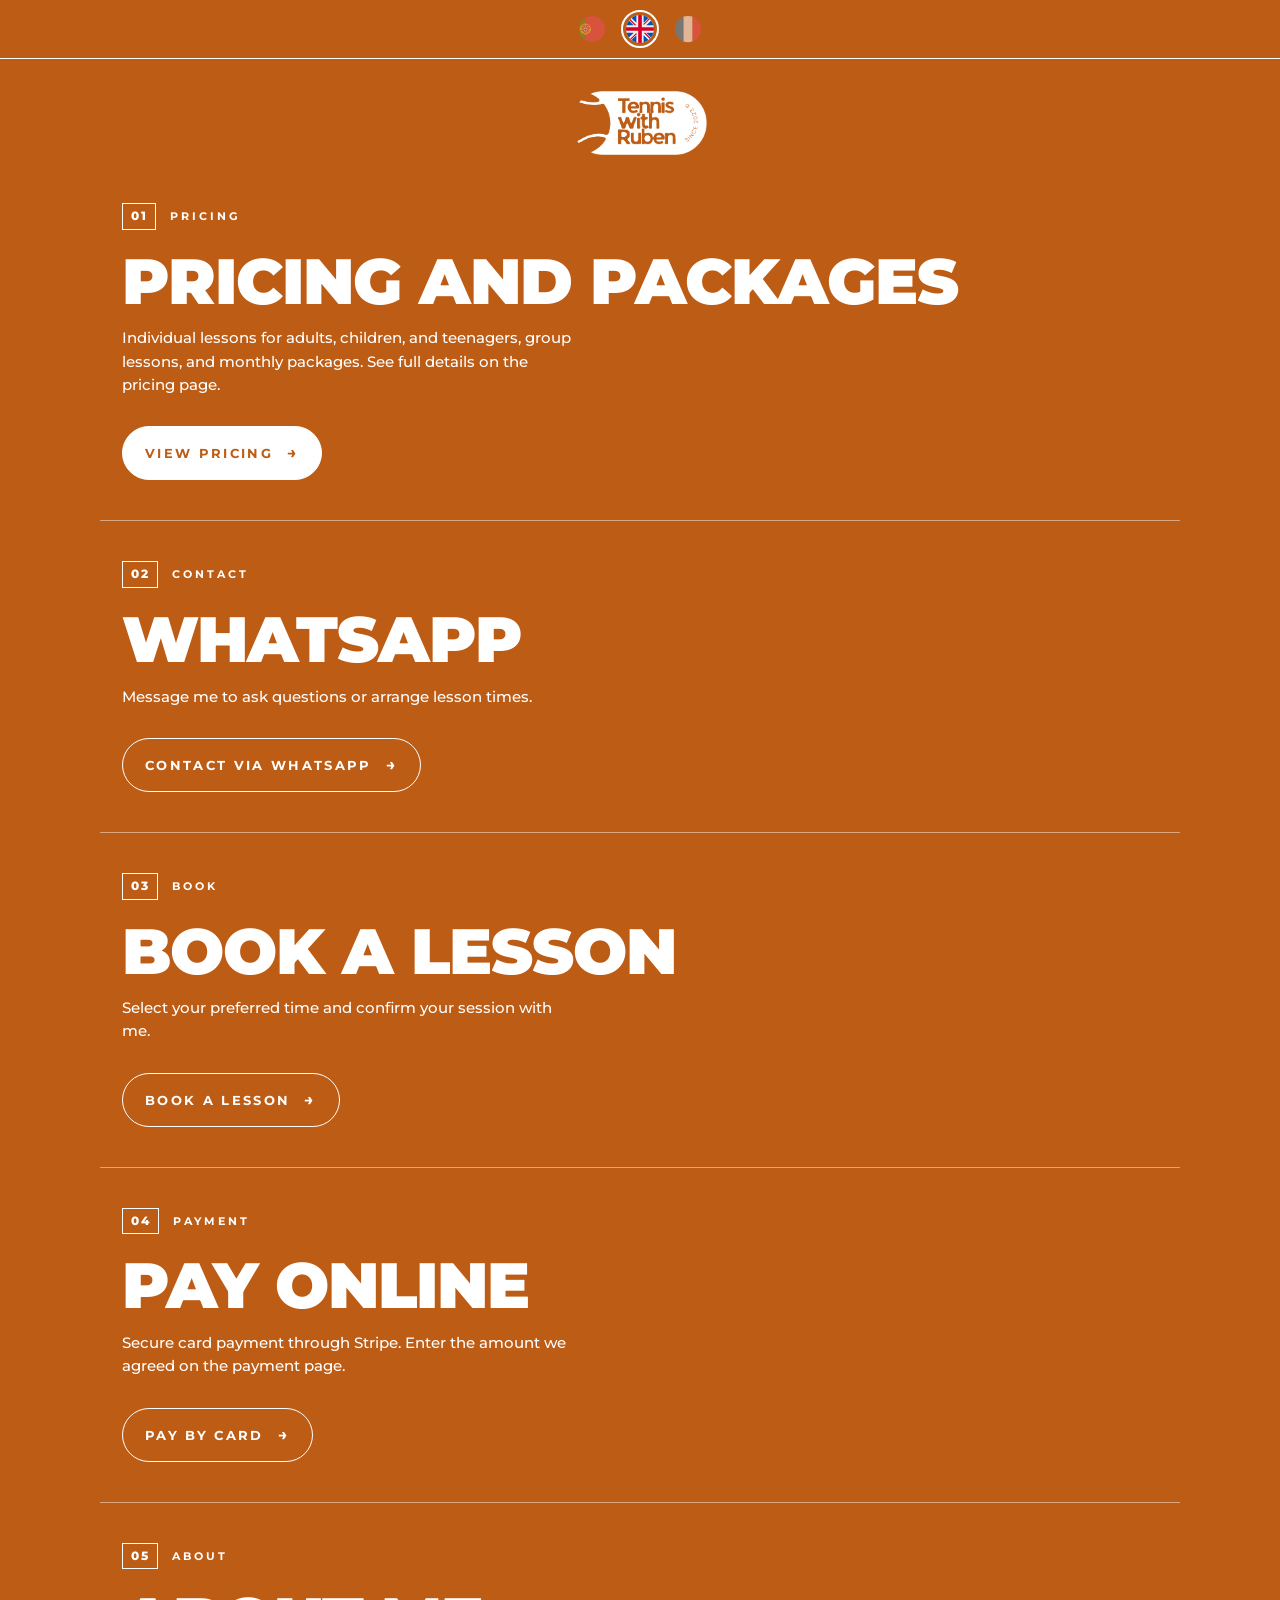
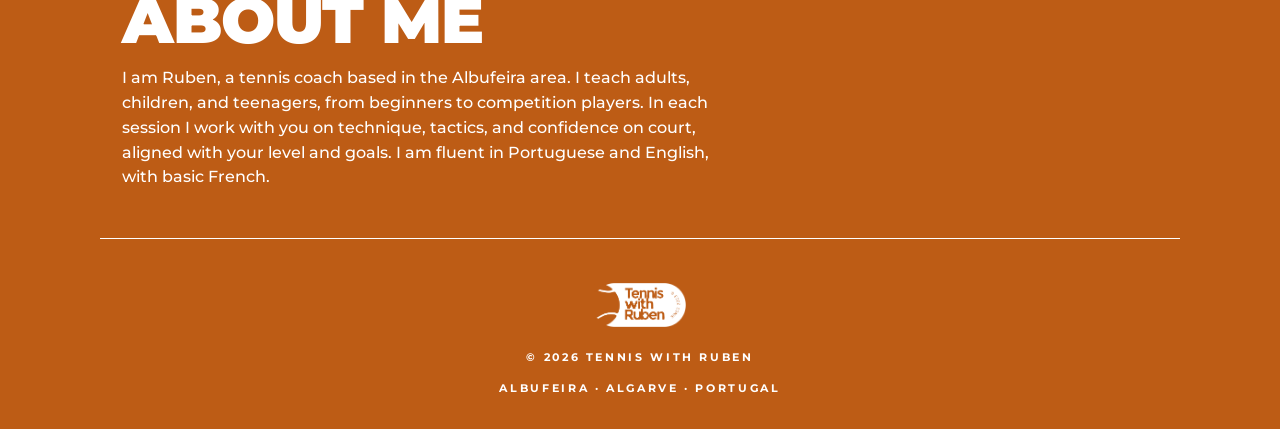
==== index.html @ 80aa145e "Initial commit: Tennis With Ruben site Static Linktree-style site with PT/EN/FR, pricing page, Whats" ====
<!DOCTYPE html>
<html lang="pt-PT">
<head>
  <meta charset="UTF-8" />
  <meta http-equiv="X-UA-Compatible" content="IE=edge" />
  <meta
    name="viewport"
    content="width=device-width, initial-scale=1.0, viewport-fit=cover, maximum-scale=5.0"
  />
  <meta name="theme-color" content="#bd5c15" />
  <meta name="description" content="Ruben, treinador de ténis em Albufeira, Algarve. Dou aulas privadas, consulta preços e marca comigo." />

  <title>Tennis With Ruben, Albufeira, Algarve</title>

  <!-- Favicon & link preview (square crop from 2.png) -->
  <link rel="icon" type="image/png" sizes="32x32" href="assets/images/icon-square.png" />
  <link rel="icon" type="image/png" sizes="512x512" href="assets/images/icon-square.png" />
  <link rel="apple-touch-icon" href="assets/images/og-share.png" />

  <meta property="og:type" content="website" />
  <meta property="og:title" content="Tennis With Ruben" />
  <meta property="og:description" content="Sou o Ruben, treinador de ténis em Albufeira, Algarve. Preços, contacto e marcação de aulas comigo." />
  <meta property="og:image" content="assets/images/og-share.png" />
  <meta property="og:image:width" content="512" />
  <meta property="og:image:height" content="512" />
  <meta name="twitter:card" content="summary" />
  <meta name="twitter:title" content="Tennis With Ruben" />
  <meta name="twitter:description" content="Sou o Ruben, treinador de ténis em Albufeira, Algarve. Aulas privadas comigo." />
  <meta name="twitter:image" content="assets/images/og-share.png" />

  <link rel="preconnect" href="https://fonts.googleapis.com" />
  <link rel="preconnect" href="https://fonts.gstatic.com" crossorigin />
  <link
    href="https://fonts.googleapis.com/css2?family=Montserrat:ital,wght@0,400;0,500;0,600;0,700;0,800;0,900;1,500;1,700&display=swap"
    rel="stylesheet"
  />

  <link rel="stylesheet" href="styles.css" />
</head>
<body>
  <a class="skip-link" href="#main">Skip to content</a>

  <header class="topbar">
    <nav class="lang-switch" aria-label="Language">
      <button
        class="lang-btn is-active"
        type="button"
        data-lang="pt"
        aria-pressed="true"
        aria-label="Português"
      >
        <img
          src="assets/svgicons/flag-for-portugal-svgrepo-com.svg"
          alt=""
          class="lang-flag"
          width="28"
          height="28"
        />
      </button>
      <button
        class="lang-btn"
        type="button"
        data-lang="en"
        aria-pressed="false"
        aria-label="English"
      >
        <img
          src="assets/svgicons/united-kingdom-svgrepo-com.svg"
          alt=""
          class="lang-flag"
          width="28"
          height="28"
        />
      </button>
      <button
        class="lang-btn"
        type="button"
        data-lang="fr"
        aria-pressed="false"
        aria-label="Français"
      >
        <img
          src="assets/svgicons/flag-for-france-svgrepo-com.svg"
          alt=""
          class="lang-flag"
          width="28"
          height="28"
        />
      </button>
    </nav>
  </header>

  <main id="main">
    <section class="hero" id="top">
      <h1 class="hero-logo-wrap">
        <img
          src="assets/images/logopill2.png"
          alt="Tennis with Ruben"
          class="hero-logo logo-pill"
          width="320"
          height="96"
        />
      </h1>
    </section>

    <!-- 01 Preços -->
    <section class="section">
      <p class="section-label">
        <span class="num">01</span>
        <span data-i18n="s1.label">Preços</span>
      </p>
      <h2 class="section-title" data-i18n="s1.title">Preços e Pacotes</h2>
      <p class="section-desc" data-i18n="s1.desc">
        Aulas individuais para adultos, crianças e adolescentes, aulas em grupo e pacotes mensais. Consulta todos os detalhes na página de preços.
      </p>
      <a class="btn btn-primary section-btn" href="precos.html">
        <span data-i18n="s1.btn">Ver Preços</span>
        <span class="arrow" aria-hidden="true">→</span>
      </a>
    </section>

    <hr class="rule" aria-hidden="true" />

    <!-- 02 Contacto -->
    <section class="section">
      <p class="section-label">
        <span class="num">02</span>
        <span data-i18n="s2.label">Contacto</span>
      </p>
      <h2 class="section-title" data-i18n="s2.title">WhatsApp</h2>
      <p class="section-desc" data-i18n="s2.desc">
        Envia-me mensagem para esclarecer dúvidas ou combinar horários.
      </p>
      <a
        class="btn btn-outline section-btn"
        data-i18n-href="_contact"
        href="https://wa.me/351962669288"
        target="_blank"
        rel="noopener"
      >
        <span data-i18n="s2.btn">Contactar por WhatsApp</span>
        <span class="arrow" aria-hidden="true">→</span>
      </a>
    </section>

    <hr class="rule" aria-hidden="true" />

    <!-- 03 Marca a tua aula -->
    <section class="section">
      <p class="section-label">
        <span class="num">03</span>
        <span data-i18n="s3.label">Reservar</span>
      </p>
      <h2 class="section-title" data-i18n="s3.title">Marcar Aula</h2>
      <p class="section-desc" data-i18n="s3.desc">
        Seleciona o horário pretendido e confirma a sessão comigo.
      </p>
      <a
        class="btn btn-outline section-btn"
        id="bookBtn"
        href="#book"
      >
        <span data-i18n="s3.btn">Reservar Aula</span>
        <span class="arrow" aria-hidden="true">→</span>
      </a>
    </section>

    <hr class="rule" aria-hidden="true" />

    <!-- 04 Pagamento -->
    <section class="section">
      <p class="section-label">
        <span class="num">04</span>
        <span data-i18n="s4.label">Pagamento</span>
      </p>
      <h2 class="section-title" data-i18n="s4.title">Pagar Online</h2>
      <p class="section-desc" data-i18n="s4.desc">
        Pagamento seguro por cartão através da Stripe. Indica o valor acordado comigo na página de pagamento.
      </p>
      <a
        class="btn btn-outline section-btn"
        href="https://buy.stripe.com/REPLACE_WITH_YOUR_LINK"
        data-stripe-pay
        target="_blank"
        rel="noopener"
      >
        <span data-i18n="s4.btn">Pagar com Cartão</span>
        <span class="arrow" aria-hidden="true">→</span>
      </a>
    </section>

    <hr class="rule" aria-hidden="true" />

    <!-- 05 Sobre -->
    <section class="section section-about">
      <p class="section-label">
        <span class="num">05</span>
        <span data-i18n="s5.label">Sobre</span>
      </p>
      <h2 class="section-title" data-i18n="s5.title">Sobre mim</h2>
      <p class="section-desc" data-i18n="s5.desc">
        Sou o Ruben, treinador de ténis na região de Albufeira. Dou aulas a adultos, crianças e adolescentes,
        desde iniciantes até jogadores em competição. Nas sessões trabalho contigo a técnica, a táctica e
        a confiança em court, de acordo com o teu nível e objectivos. Falo português e inglês fluentemente,
        e francês a um nível básico.
      </p>
    </section>

    <footer class="footer">
      <img
        src="assets/images/logopill2.png"
        alt=""
        class="footer-logo logo-pill"
        width="240"
        height="72"
        aria-hidden="true"
      />
      <div class="footer-line">© <span id="year">2026</span> Tennis With Ruben</div>
      <div class="footer-line" data-i18n="footer.loc">Albufeira · Algarve · Portugal</div>
    </footer>
  </main>

  <script src="i18n.js"></script>
  <script src="app.js"></script>
</body>
</html>
---- styles.css ----
/* ============================================================
   Tennis With Ruben — country-club edition
   Palette: terracotta (main) + white (details) — inverted
   Type: Montserrat
   ============================================================ */

:root {
  --white: #ffffff;
  --accent: #bd5c15;
  --accent-deep: #9a4a11;

  /* Page: orange surface, white type */
  --bg: var(--accent);
  --bg-deep: var(--accent-deep);
  --fg: var(--white);
  --fg-soft: rgba(255, 255, 255, 0.55);
  --fg-muted: rgba(255, 255, 255, 0.14);

  /* Modal sheet: white surface, orange type (readable) */
  --surface: var(--white);
  --surface-fg: var(--accent);
  --surface-muted: rgba(189, 92, 21, 0.12);

  --max-w: 1080px;
  --gutter-x: 22px;

  --safe-top: env(safe-area-inset-top, 0px);
  --safe-bottom: env(safe-area-inset-bottom, 0px);
}

*,
*::before,
*::after {
  box-sizing: border-box;
}

html,
body {
  margin: 0;
  padding: 0;
}

html {
  -webkit-text-size-adjust: 100%;
  text-size-adjust: 100%;
}

button {
  font: inherit;
  color: inherit;
  background: none;
  border: 0;
  cursor: pointer;
}

a {
  color: inherit;
  text-decoration: none;
  -webkit-tap-highlight-color: transparent;
}

:focus-visible {
  outline: 2px solid var(--fg);
  outline-offset: 3px;
}

::selection {
  background: var(--fg);
  color: var(--bg);
}

body {
  font-family: "Montserrat", system-ui, -apple-system, "Segoe UI", Roboto,
    "Helvetica Neue", Arial, sans-serif;
  color: var(--fg);
  background: var(--bg);
  min-height: 100svh;
  min-height: 100vh;
  font-size: 16px;
  line-height: 1.55;
  -webkit-font-smoothing: antialiased;
  -moz-osx-font-smoothing: grayscale;
  overflow-x: hidden;
}

.skip-link {
  position: absolute;
  left: -9999px;
}
.skip-link:focus {
  left: 16px;
  top: 16px;
  background: var(--fg);
  color: var(--bg);
  padding: 10px 14px;
  z-index: 1000;
}

/* ---------- Topbar (language only) ---------- */
.topbar {
  position: sticky;
  top: 0;
  z-index: 20;
  background: var(--bg);
  border-bottom: 1px solid var(--fg);
  padding: calc(10px + var(--safe-top)) var(--gutter-x) 10px;
  display: flex;
  justify-content: center;
}

.lang-switch {
  display: inline-flex;
  align-items: center;
  gap: 10px;
}
.lang-btn {
  padding: 3px;
  border-radius: 50%;
  border: 2px solid transparent;
  line-height: 0;
  opacity: 0.55;
  transition: opacity 0.15s ease, border-color 0.15s ease, transform 0.08s ease;
}
.lang-btn.is-active {
  opacity: 1;
  border-color: var(--fg);
}
.lang-btn:hover {
  opacity: 1;
}
.lang-btn:active {
  transform: scale(0.94);
}
.lang-flag {
  display: block;
  width: 28px;
  height: 28px;
  border-radius: 50%;
  object-fit: cover;
}

/* ---------- Layout helpers ---------- */
main { display: block; }

.section,
.hero,
.footer {
  max-width: var(--max-w);
  margin: 0 auto;
  padding: 0 var(--gutter-x);
}

/* ---------- Hero (small logo only) ---------- */
.hero {
  padding: 24px var(--gutter-x) 32px;
  text-align: center;
}

.hero-logo-wrap {
  margin: 0;
  line-height: 0;
  padding: 8px 0;
}

/* Horizontal pill logos — height-led sizing */
.logo-pill {
  display: block;
  width: auto;
  object-fit: contain;
  object-position: center;
}

.hero-logo {
  height: 64px;
  max-width: min(92vw, 340px);
  margin: 0 auto;
}

/* ---------- Buttons ---------- */
.btn {
  display: inline-flex;
  align-items: center;
  gap: 14px;
  padding: 16px 22px;
  font-family: inherit;
  font-size: 13px;
  font-weight: 700;
  text-transform: uppercase;
  letter-spacing: 0.18em;
  border-radius: 999px;
  border: 1.5px solid var(--fg);
  transition: background-color 0.18s ease, color 0.18s ease, transform 0.08s ease;
  cursor: pointer;
  white-space: nowrap;
}
.btn .arrow {
  font-size: 16px;
  line-height: 1;
  transition: transform 0.18s ease;
}
.btn:hover .arrow { transform: translateX(4px); }
.btn:active { transform: scale(0.985); }

.btn-primary {
  background: var(--fg);
  color: var(--bg);
  border-color: var(--fg);
}
.btn-primary:hover {
  background: rgba(255, 255, 255, 0.88);
  border-color: rgba(255, 255, 255, 0.88);
}

.btn-outline {
  background: transparent;
  color: var(--fg);
}
.btn-outline:hover {
  background: var(--fg);
  color: var(--bg);
  border-color: var(--fg);
}

.btn-lg {
  padding: 20px 28px;
  font-size: 14px;
}

/* ---------- Sections ---------- */
.section {
  padding-top: 40px;
  padding-bottom: 40px;
}

.hero + .section {
  padding-top: 8px;
}

.section-label {
  display: flex;
  align-items: center;
  gap: 14px;
  margin: 0 0 20px;
  font-size: 11px;
  font-weight: 700;
  text-transform: uppercase;
  letter-spacing: 0.26em;
  color: var(--fg);
}
.section-label .num {
  font-size: 12px;
  font-weight: 800;
  border: 1.5px solid var(--fg);
  padding: 3px 8px;
  letter-spacing: 0.14em;
}

.section-title {
  margin: 0 0 14px;
  font-size: clamp(36px, 9vw, 64px);
  font-weight: 900;
  text-transform: uppercase;
  letter-spacing: -0.015em;
  line-height: 0.98;
  color: var(--fg);
}

.section-desc {
  margin: 0 0 24px;
  max-width: 46ch;
  font-size: 15px;
  font-weight: 500;
  color: var(--fg);
}

.section-btn {
  margin-top: 6px;
}

.section-about {
  padding-bottom: 48px;
}

.section-about .section-desc {
  max-width: 56ch;
  font-size: 16px;
  margin-bottom: 0;
}

/* ---------- Horizontal rule ---------- */
.rule {
  max-width: var(--max-w);
  margin: 0 auto;
  border: 0;
  border-top: 1px solid var(--fg);
  opacity: 0.45;
}

/* ---------- Footer ---------- */
.footer {
  padding-top: 40px;
  padding-bottom: calc(32px + var(--safe-bottom));
  border-top: 1px solid var(--fg);
  text-align: center;
  font-size: 11px;
  font-weight: 700;
  text-transform: uppercase;
  letter-spacing: 0.24em;
  color: var(--fg);
  display: flex;
  flex-direction: column;
  align-items: center;
  gap: 14px;
}

.footer-logo {
  height: 44px;
  max-width: min(80vw, 260px);
  margin: 4px 0 8px;
}

/* ---------- Modal ---------- */
.modal {
  position: fixed;
  inset: 0;
  z-index: 60;
  display: grid;
  place-items: end center;
}
.modal[hidden] { display: none; }

.modal-backdrop {
  position: absolute;
  inset: 0;
  background: rgba(42, 30, 10, 0.55);
}

.modal-card {
  position: relative;
  width: 100%;
  max-width: 520px;
  background: var(--surface);
  border-top: 1.5px solid var(--surface-fg);
  padding: 40px 22px calc(32px + var(--safe-bottom));
  max-height: 92svh;
  overflow-y: auto;
  overscroll-behavior: contain;
}

@media (min-width: 600px) {
  .modal { place-items: center; padding: 18px; }
  .modal-card {
    border: 1.5px solid var(--surface-fg);
    max-height: 86vh;
  }
}

.modal-close {
  position: absolute;
  top: 8px;
  right: 12px;
  width: 36px;
  height: 36px;
  font-size: 26px;
  line-height: 1;
  color: var(--surface-fg);
  display: grid;
  place-items: center;
  border-radius: 50%;
}
.modal-close:hover { background: var(--surface-muted); }

.modal-logo {
  height: 52px;
  max-width: min(85vw, 300px);
  margin: 12px auto 24px;
}
.modal-title {
  margin: 0 0 6px;
  font-size: clamp(26px, 7vw, 36px);
  font-weight: 900;
  text-transform: uppercase;
  letter-spacing: -0.01em;
  line-height: 1;
  text-align: center;
  color: var(--surface-fg);
}
.modal-sub {
  margin: 0 0 24px;
  text-align: center;
  font-size: 13px;
  color: var(--surface-fg);
}

.pkg-list {
  list-style: none;
  margin: 0;
  padding: 0;
  display: grid;
  gap: 18px;
}

.pkg {
  border-top: 1px solid var(--surface-fg);
  padding-top: 16px;
}
.pkg:last-child {
  border-bottom: 1px solid var(--surface-fg);
  padding-bottom: 16px;
}

.pkg-row {
  display: flex;
  align-items: baseline;
  gap: 10px;
}
.pkg-row h3 {
  margin: 0;
  font-size: 14px;
  font-weight: 800;
  text-transform: uppercase;
  letter-spacing: 0.1em;
  color: var(--surface-fg);
}
.pkg-row .dots {
  flex: 1;
  height: 1px;
  border-bottom: 1.5px dotted var(--surface-fg);
  opacity: 0.55;
  transform: translateY(-2px);
}
.pkg-row .price {
  font-size: 18px;
  font-weight: 800;
  color: var(--surface-fg);
  letter-spacing: 0.02em;
}

.pkg-desc {
  margin: 6px 0 0;
  font-size: 13px;
  color: var(--surface-fg);
  opacity: 0.85;
}

.modal-cta {
  display: inline-flex;
  margin-top: 22px;
  width: 100%;
  justify-content: center;
}

/* Buttons inside white modal use orange-on-white */
.modal-card .btn {
  border-color: var(--surface-fg);
}
.modal-card .btn-primary {
  background: var(--surface-fg);
  color: var(--surface);
  border-color: var(--surface-fg);
}
.modal-card .btn-primary:hover {
  background: var(--bg-deep);
  border-color: var(--bg-deep);
}

/* ---------- Pricing page ---------- */
.pricing-page .hero {
  padding-bottom: 16px;
}

.page-logo-link {
  display: inline-block;
  line-height: 0;
}

.pricing-content {
  max-width: var(--max-w);
  margin: 0 auto;
  padding: 0 var(--gutter-x) 24px;
}

.back-link {
  display: inline-block;
  margin-bottom: 28px;
  font-size: 11px;
  font-weight: 700;
  text-transform: uppercase;
  letter-spacing: 0.2em;
  color: var(--fg);
  opacity: 0.75;
  transition: opacity 0.15s ease;
}
.back-link:hover {
  opacity: 1;
}

.pricing-header {
  margin-bottom: 36px;
}

.pricing-title {
  margin: 0 0 12px;
  font-size: clamp(32px, 8vw, 48px);
  font-weight: 900;
  text-transform: uppercase;
  letter-spacing: -0.01em;
  line-height: 1;
  color: var(--fg);
}

.pricing-intro {
  margin: 0;
  max-width: 52ch;
  font-size: 15px;
  font-weight: 500;
  color: var(--fg);
  line-height: 1.6;
}

.price-block {
  margin-bottom: 32px;
  padding-bottom: 32px;
  border-bottom: 1px solid var(--fg);
  opacity: 1;
}
.price-block:last-of-type {
  border-bottom: 0;
  padding-bottom: 0;
}

.price-block-title {
  margin: 0 0 16px;
  font-size: 13px;
  font-weight: 800;
  text-transform: uppercase;
  letter-spacing: 0.14em;
  color: var(--fg);
}

.price-block-note {
  margin: 0 0 12px;
  font-size: 14px;
  font-weight: 500;
  color: var(--fg);
  opacity: 0.85;
}

.price-rows {
  list-style: none;
  margin: 0;
  padding: 0;
  display: grid;
  gap: 12px;
}

.price-row {
  display: flex;
  align-items: baseline;
  gap: 10px;
}

.price-row-label {
  font-size: 15px;
  font-weight: 600;
  color: var(--fg);
}

.price-row-dots {
  flex: 1;
  border-bottom: 1.5px dotted var(--fg);
  opacity: 0.45;
  transform: translateY(-2px);
}

.price-row-value {
  font-size: 20px;
  font-weight: 800;
  color: var(--fg);
  letter-spacing: 0.02em;
}

.price-highlight {
  margin: 18px 0 0;
  padding: 14px 16px;
  font-size: 14px;
  font-weight: 500;
  line-height: 1.55;
  color: var(--fg);
  border: 1.5px solid var(--fg);
  background: rgba(255, 255, 255, 0.08);
}

.price-block-info .info-list {
  margin: 0;
  padding: 0 0 0 18px;
  display: grid;
  gap: 10px;
}

.price-block-info .info-list li {
  font-size: 14.5px;
  font-weight: 500;
  color: var(--fg);
  line-height: 1.55;
}

.info-paragraph {
  margin: 0;
  font-size: 14.5px;
  font-weight: 500;
  line-height: 1.6;
  color: var(--fg);
  max-width: 56ch;
}

.pricing-cta {
  display: inline-flex;
  margin-top: 40px;
  width: 100%;
  justify-content: center;
}

.pricing-page .footer {
  margin-top: 48px;
}

.pricing-actions {
  display: grid;
  gap: 12px;
  margin-top: 40px;
}

.pricing-cta,
.pricing-cta-secondary {
  display: inline-flex;
  width: 100%;
  justify-content: center;
}

/* ---------- Reduced motion ---------- */
@media (prefers-reduced-motion: reduce) {
  *,
  *::before,
  *::after {
    transition-duration: 0.001ms !important;
    animation-duration: 0.001ms !important;
  }
}
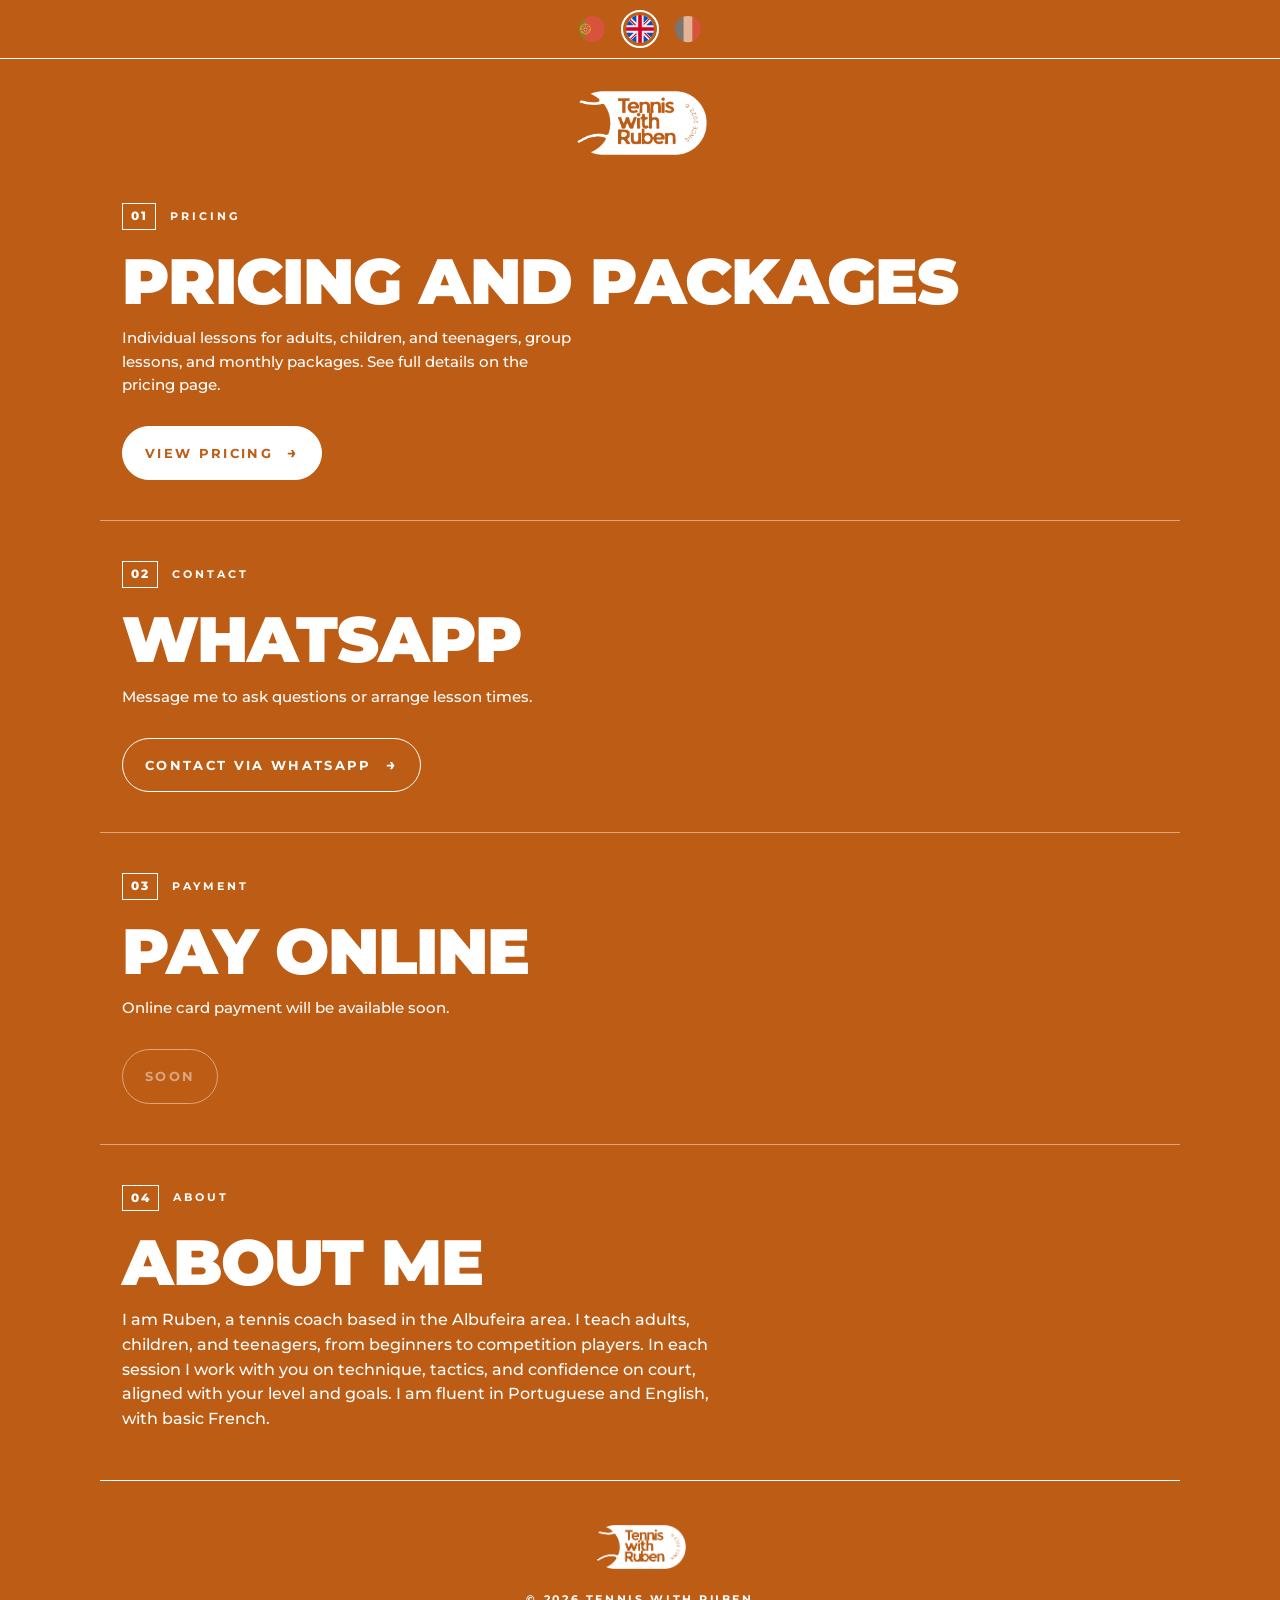
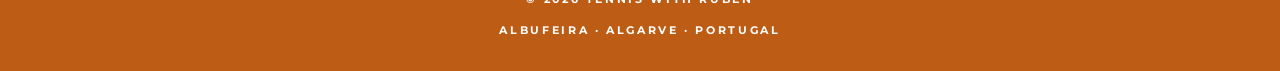
==== commit bd5994f8: "m" ====
--- a/index.html
+++ b/index.html
@@ -145,60 +145,31 @@
 
     <hr class="rule" aria-hidden="true" />
 
-    <!-- 03 Marca a tua aula -->
+    <!-- 03 Pagamento -->
     <section class="section">
       <p class="section-label">
         <span class="num">03</span>
-        <span data-i18n="s3.label">Reservar</span>
+        <span data-i18n="s3.label">Pagamento</span>
       </p>
-      <h2 class="section-title" data-i18n="s3.title">Marcar Aula</h2>
+      <h2 class="section-title" data-i18n="s3.title">Pagar Online</h2>
       <p class="section-desc" data-i18n="s3.desc">
-        Seleciona o horário pretendido e confirma a sessão comigo.
+        O pagamento online por cartão estará disponível em breve.
       </p>
-      <a
-        class="btn btn-outline section-btn"
-        id="bookBtn"
-        href="#book"
-      >
-        <span data-i18n="s3.btn">Reservar Aula</span>
-        <span class="arrow" aria-hidden="true">→</span>
-      </a>
+      <span class="btn btn-outline section-btn is-disabled" role="status" aria-disabled="true">
+        <span data-i18n="s3.btn">Em breve</span>
+      </span>
     </section>
 
     <hr class="rule" aria-hidden="true" />
 
-    <!-- 04 Pagamento -->
-    <section class="section">
+    <!-- 04 Sobre -->
+    <section class="section section-about">
       <p class="section-label">
         <span class="num">04</span>
-        <span data-i18n="s4.label">Pagamento</span>
+        <span data-i18n="s4.label">Sobre</span>
       </p>
-      <h2 class="section-title" data-i18n="s4.title">Pagar Online</h2>
+      <h2 class="section-title" data-i18n="s4.title">Sobre mim</h2>
       <p class="section-desc" data-i18n="s4.desc">
-        Pagamento seguro por cartão através da Stripe. Indica o valor acordado comigo na página de pagamento.
-      </p>
-      <a
-        class="btn btn-outline section-btn"
-        href="https://buy.stripe.com/REPLACE_WITH_YOUR_LINK"
-        data-stripe-pay
-        target="_blank"
-        rel="noopener"
-      >
-        <span data-i18n="s4.btn">Pagar com Cartão</span>
-        <span class="arrow" aria-hidden="true">→</span>
-      </a>
-    </section>
-
-    <hr class="rule" aria-hidden="true" />
-
-    <!-- 05 Sobre -->
-    <section class="section section-about">
-      <p class="section-label">
-        <span class="num">05</span>
-        <span data-i18n="s5.label">Sobre</span>
-      </p>
-      <h2 class="section-title" data-i18n="s5.title">Sobre mim</h2>
-      <p class="section-desc" data-i18n="s5.desc">
         Sou o Ruben, treinador de ténis na região de Albufeira. Dou aulas a adultos, crianças e adolescentes,
         desde iniciantes até jogadores em competição. Nas sessões trabalho contigo a técnica, a táctica e
         a confiança em court, de acordo com o teu nível e objectivos. Falo português e inglês fluentemente,
--- a/styles.css
+++ b/styles.css
@@ -225,6 +225,23 @@
   padding: 20px 28px;
   font-size: 14px;
 }
+
+.btn.is-disabled {
+  opacity: 0.45;
+  cursor: not-allowed;
+  pointer-events: none;
+}
+.btn.is-disabled:hover {
+  background: transparent;
+  color: var(--fg);
+  border-color: var(--fg);
+}
+.btn-primary.is-disabled:hover {
+  background: var(--fg);
+  color: var(--bg);
+}
+.btn.is-disabled:hover .arrow { transform: none; }
+.btn.is-disabled:active { transform: none; }
 
 /* ---------- Sections ---------- */
 .section {
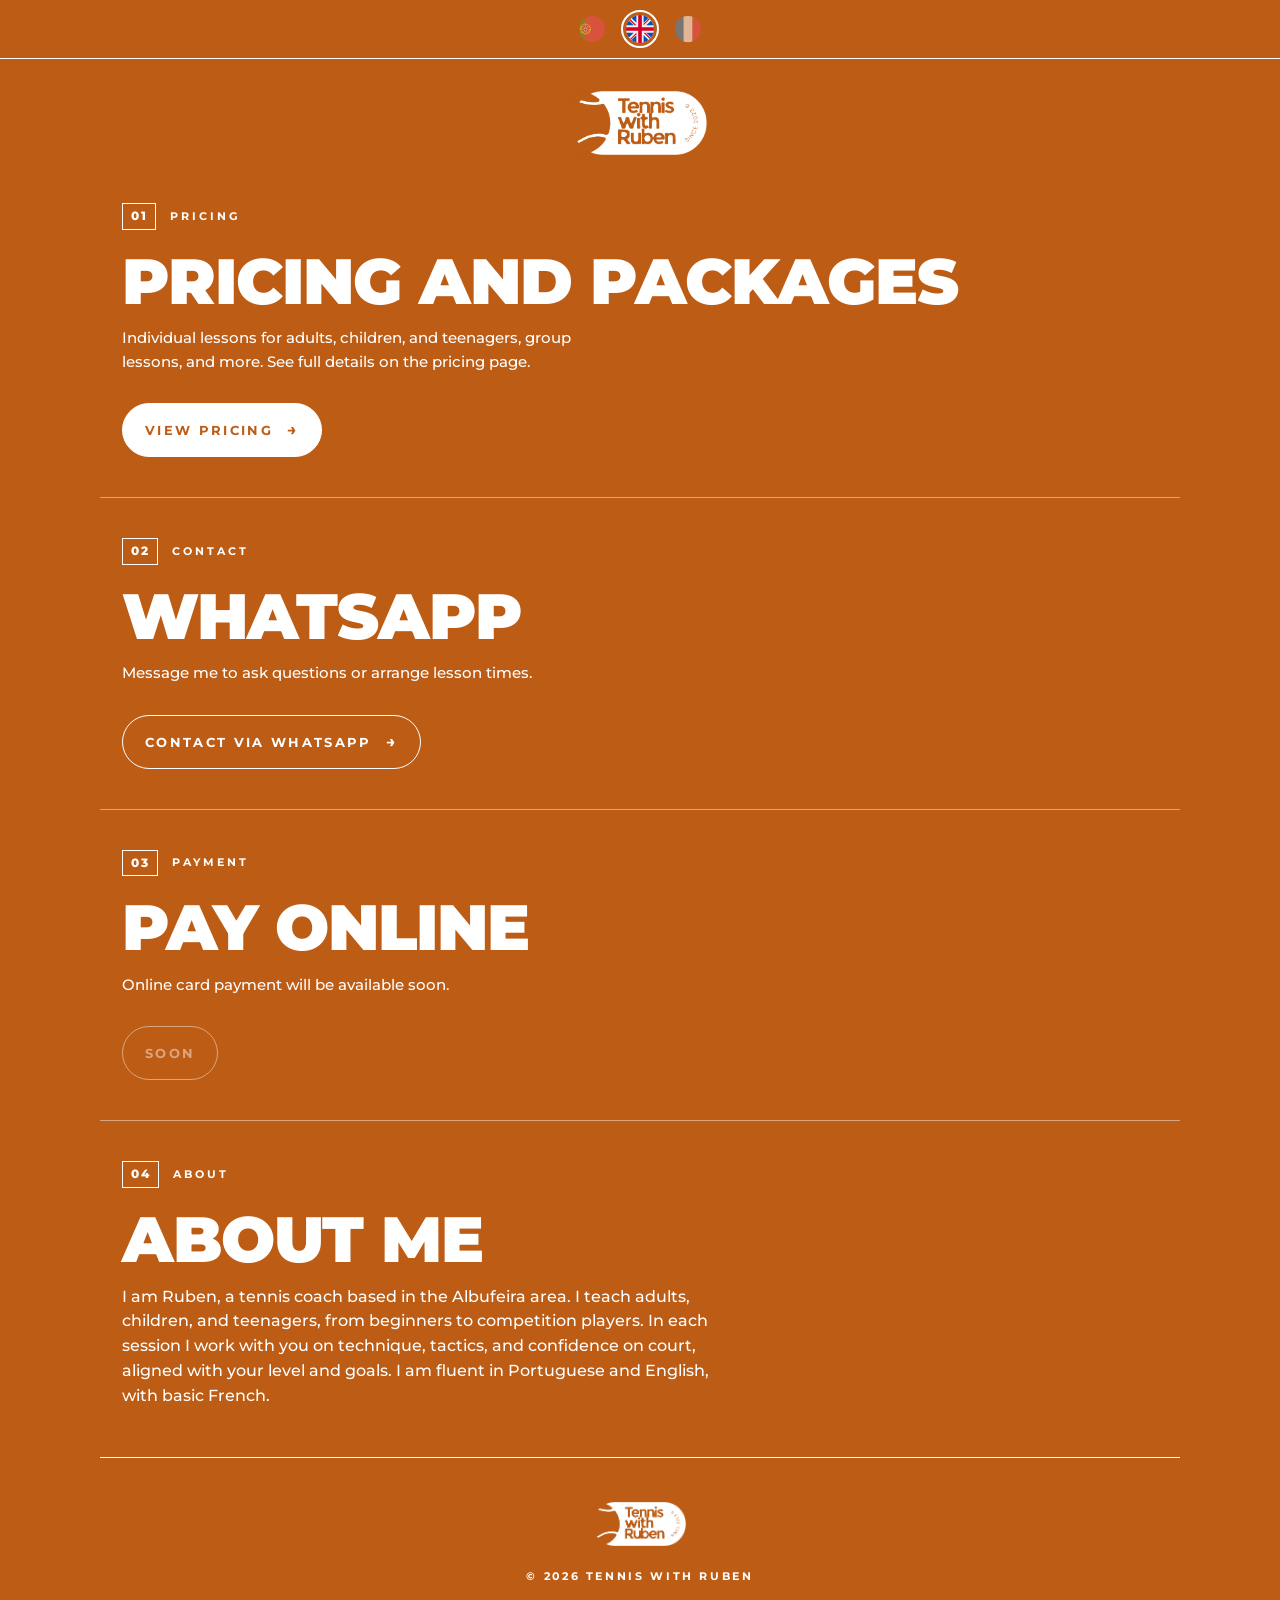
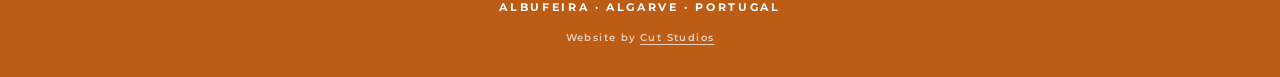
==== commit ddcca14d: "m" ====
--- a/index.html
+++ b/index.html
@@ -111,7 +111,7 @@
       </p>
       <h2 class="section-title" data-i18n="s1.title">Preços e Pacotes</h2>
       <p class="section-desc" data-i18n="s1.desc">
-        Aulas individuais para adultos, crianças e adolescentes, aulas em grupo e pacotes mensais. Consulta todos os detalhes na página de preços.
+        Aulas individuais para adultos, crianças e adolescentes, aulas em grupo e outros serviços. Consulta todos os detalhes na página de preços.
       </p>
       <a class="btn btn-primary section-btn" href="precos.html">
         <span data-i18n="s1.btn">Ver Preços</span>
@@ -188,6 +188,10 @@
       />
       <div class="footer-line">© <span id="year">2026</span> Tennis With Ruben</div>
       <div class="footer-line" data-i18n="footer.loc">Albufeira · Algarve · Portugal</div>
+      <div class="footer-line footer-credit">
+        <span data-i18n="footer.credit">Site criado por</span>
+        <a href="https://cutstudios.pt" target="_blank" rel="noopener noreferrer">Cut Studios</a>
+      </div>
     </footer>
   </main>
 
--- a/styles.css
+++ b/styles.css
@@ -334,6 +334,30 @@
   height: 44px;
   max-width: min(80vw, 260px);
   margin: 4px 0 8px;
+}
+
+.footer-credit {
+  display: flex;
+  flex-wrap: wrap;
+  justify-content: center;
+  align-items: center;
+  gap: 0.35em;
+  letter-spacing: 0.14em;
+  text-transform: none;
+  font-weight: 600;
+  font-size: 10px;
+  opacity: 0.7;
+}
+
+.footer-credit a {
+  color: inherit;
+  text-decoration: underline;
+  text-underline-offset: 3px;
+  transition: opacity 0.18s ease;
+}
+
+.footer-credit a:hover {
+  opacity: 1;
 }
 
 /* ---------- Modal ---------- */
@@ -590,11 +614,26 @@
   transform: translateY(-2px);
 }
 
+.price-row-value-wrap {
+  display: inline-flex;
+  align-items: baseline;
+  gap: 8px;
+  flex-shrink: 0;
+}
+
 .price-row-value {
   font-size: 20px;
   font-weight: 800;
   color: var(--fg);
   letter-spacing: 0.02em;
+}
+
+.price-row-value-was {
+  font-size: 15px;
+  font-weight: 600;
+  opacity: 0.45;
+  text-decoration: line-through;
+  text-decoration-thickness: 1.5px;
 }
 
 .price-highlight {
@@ -628,6 +667,28 @@
   font-weight: 500;
   line-height: 1.6;
   color: var(--fg);
+  max-width: 56ch;
+}
+
+.price-cancel-subtitle {
+  margin: 28px 0 10px;
+  font-size: 12px;
+  font-weight: 800;
+  text-transform: uppercase;
+  letter-spacing: 0.2em;
+  color: var(--fg);
+}
+
+.price-block-cancel .cancel-intro {
+  margin-top: 16px;
+}
+
+.price-block-cancel .price-cancel-subtitle:first-of-type {
+  margin-top: 28px;
+}
+
+.price-block-cancel .cancel-list {
+  margin-top: 8px;
   max-width: 56ch;
 }
 
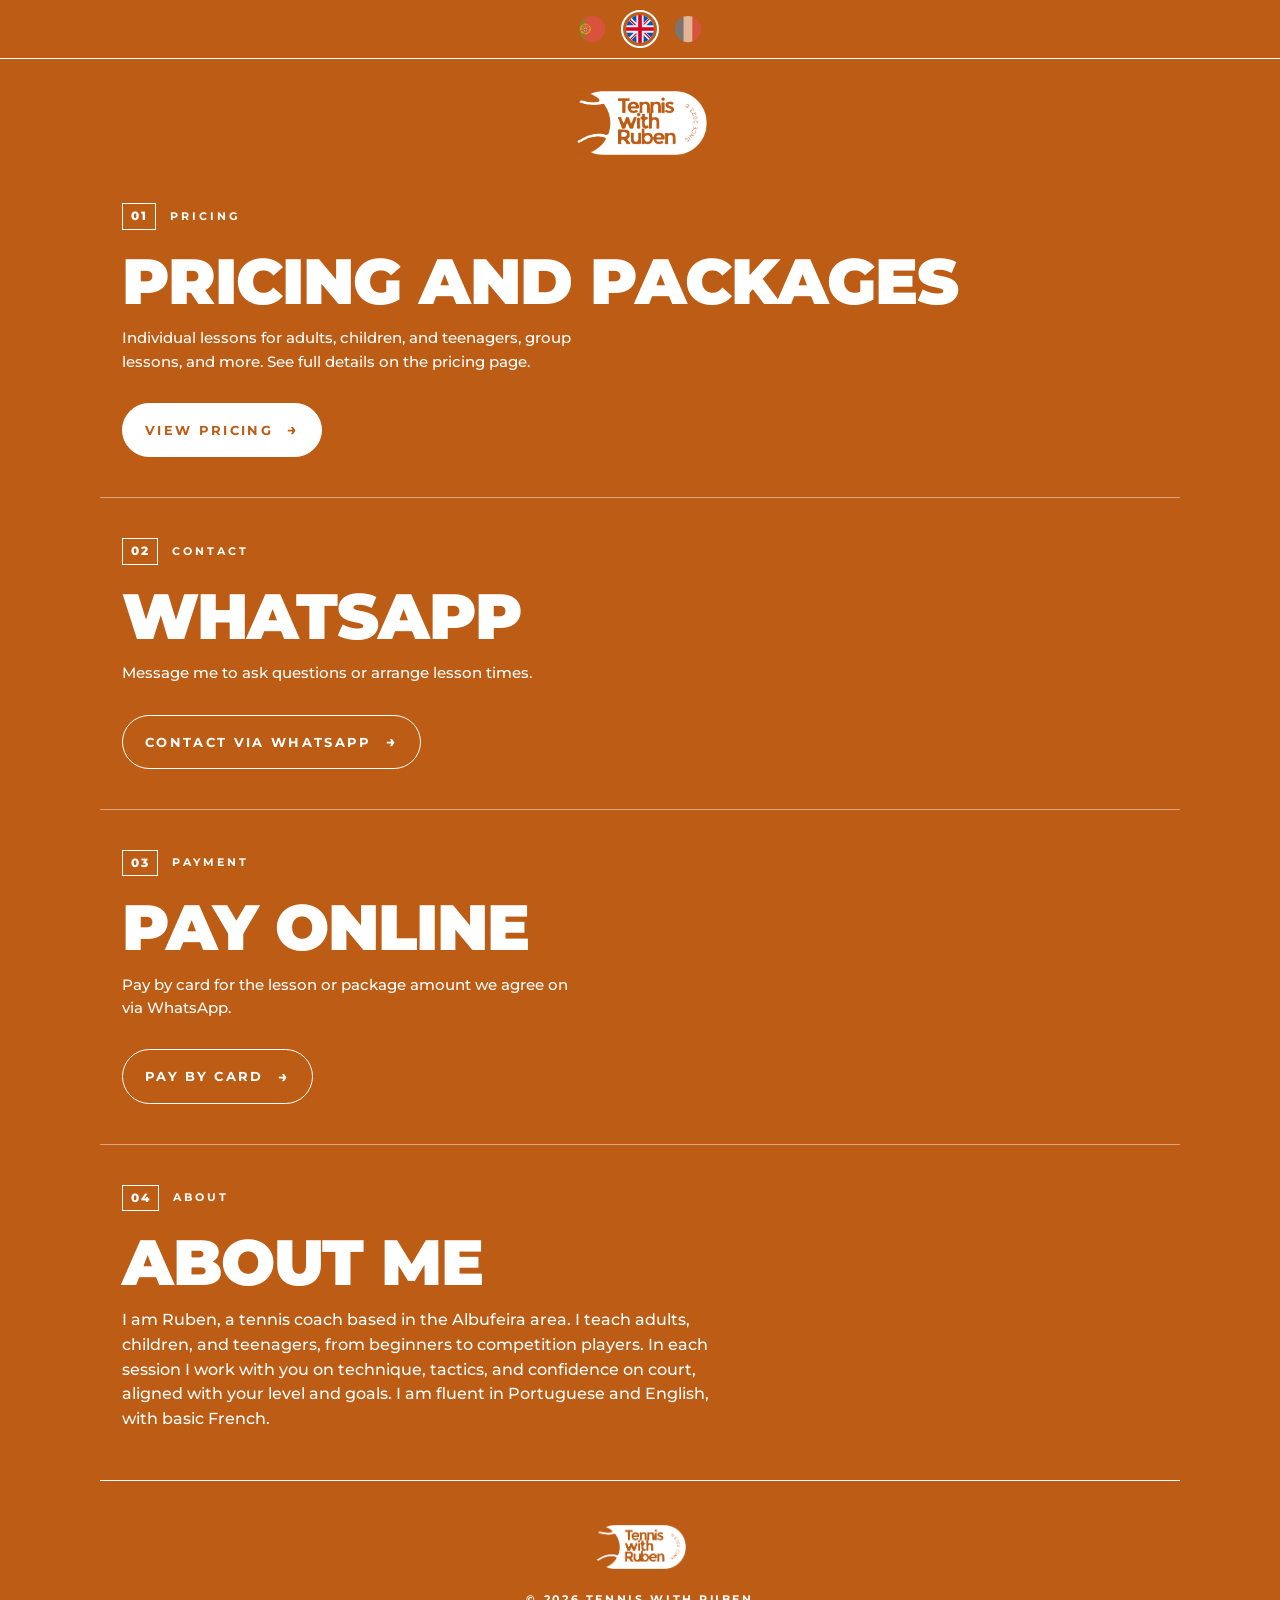
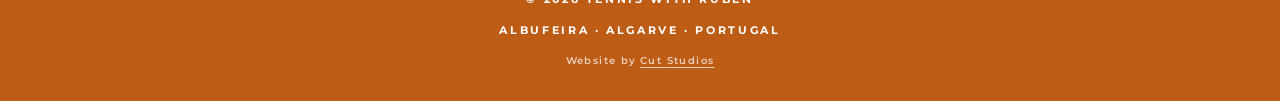
==== commit 4c108b12: "stripe payments" ====
--- a/index.html
+++ b/index.html
@@ -153,11 +153,18 @@
       </p>
       <h2 class="section-title" data-i18n="s3.title">Pagar Online</h2>
       <p class="section-desc" data-i18n="s3.desc">
-        O pagamento online por cartão estará disponível em breve.
-      </p>
-      <span class="btn btn-outline section-btn is-disabled" role="status" aria-disabled="true">
-        <span data-i18n="s3.btn">Em breve</span>
-      </span>
+        Paga com cartão o valor da aula ou pacote que combinarmos por WhatsApp.
+      </p>
+      <a
+        class="btn btn-outline section-btn"
+        data-stripe-pay
+        href="https://buy.stripe.com/8x214mfFP7MpaLS7qveUU00"
+        target="_blank"
+        rel="noopener noreferrer"
+      >
+        <span data-i18n="s3.btn">Pagar com Cartão</span>
+        <span class="arrow" aria-hidden="true">→</span>
+      </a>
     </section>
 
     <hr class="rule" aria-hidden="true" />
--- a/styles.css
+++ b/styles.css
@@ -601,6 +601,38 @@
   gap: 10px;
 }
 
+.price-row:has(.price-row-alt) {
+  flex-direction: column;
+  align-items: stretch;
+  gap: 3px;
+}
+
+.price-row-primary {
+  display: flex;
+  align-items: baseline;
+  gap: 10px;
+  width: 100%;
+}
+
+.price-row-alt {
+  display: flex;
+  justify-content: flex-end;
+  align-items: baseline;
+  gap: 8px;
+  margin: 0;
+  padding: 0 2px 0 0;
+  font-size: 13px;
+  font-weight: 500;
+  color: var(--fg);
+  opacity: 0.58;
+}
+
+.price-row-alt-value {
+  font-size: 14px;
+  font-weight: 600;
+  letter-spacing: 0.01em;
+}
+
 .price-row-label {
   font-size: 15px;
   font-weight: 600;
